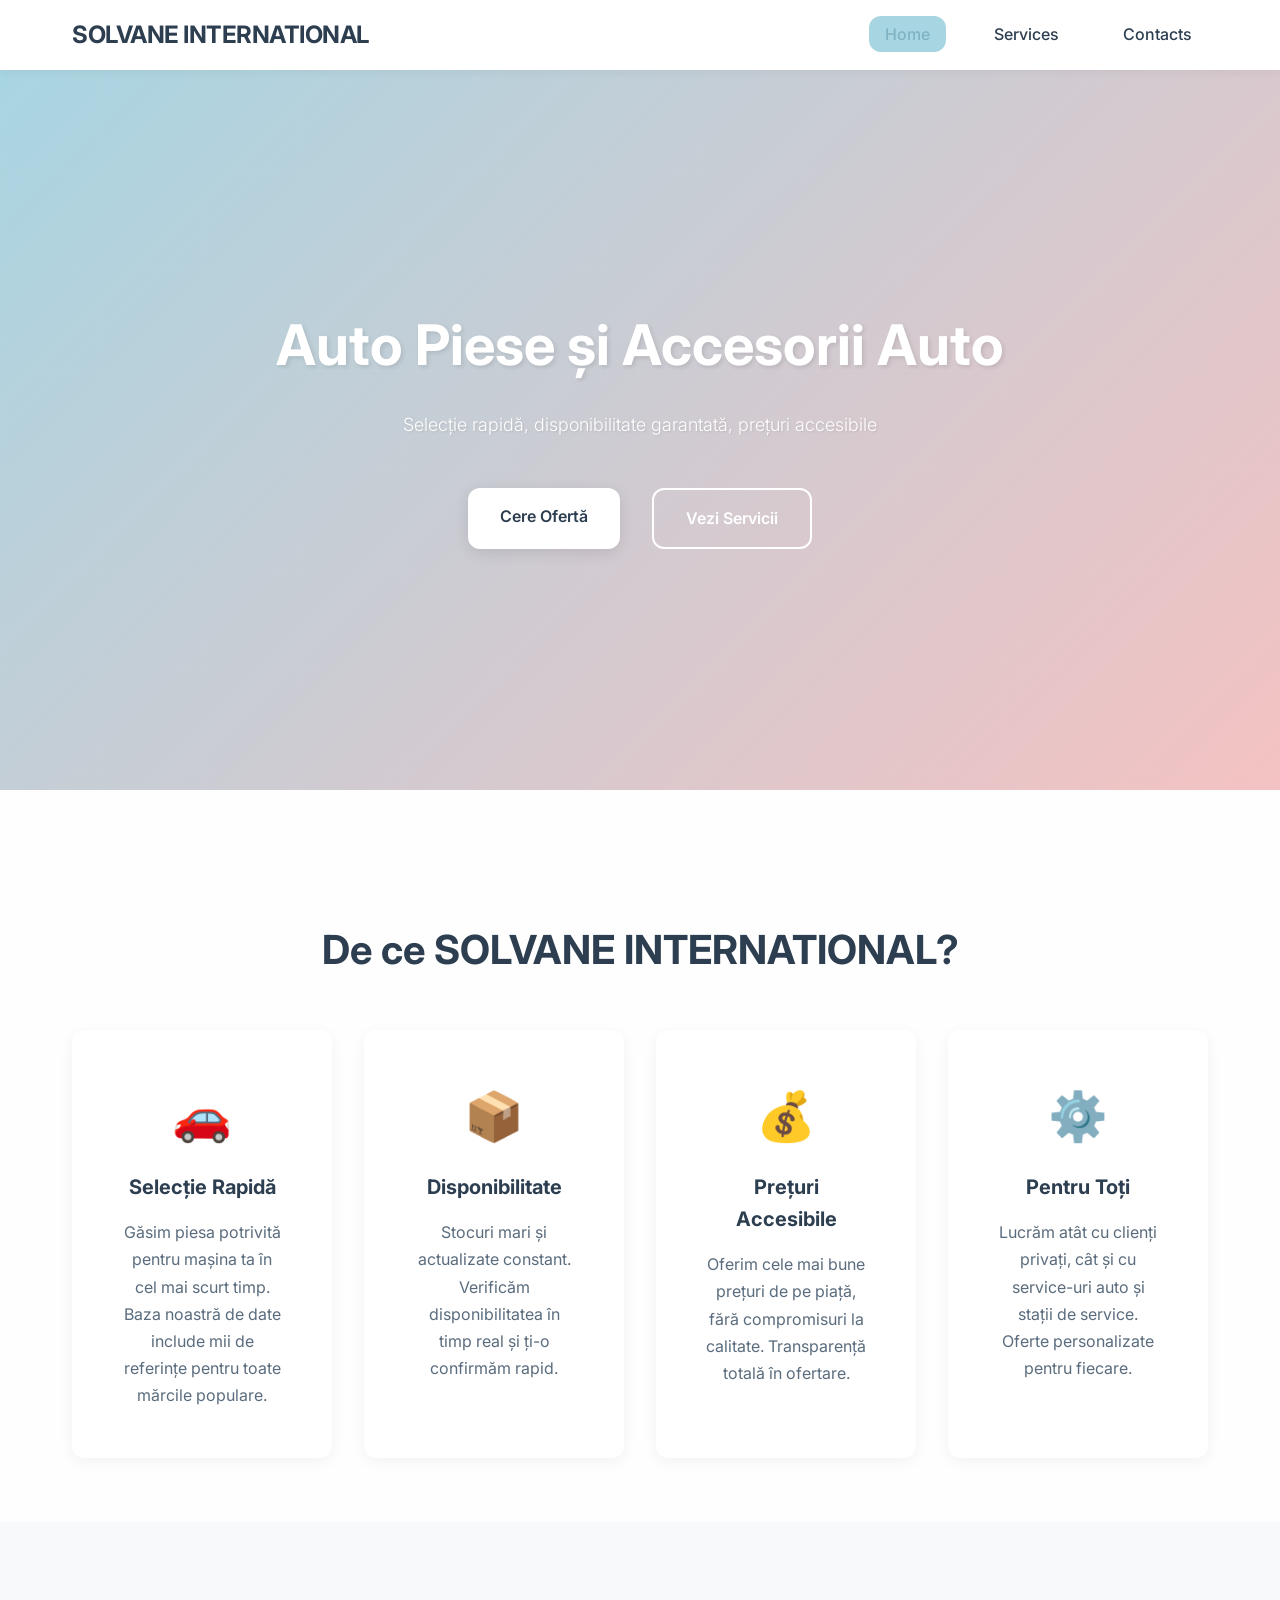
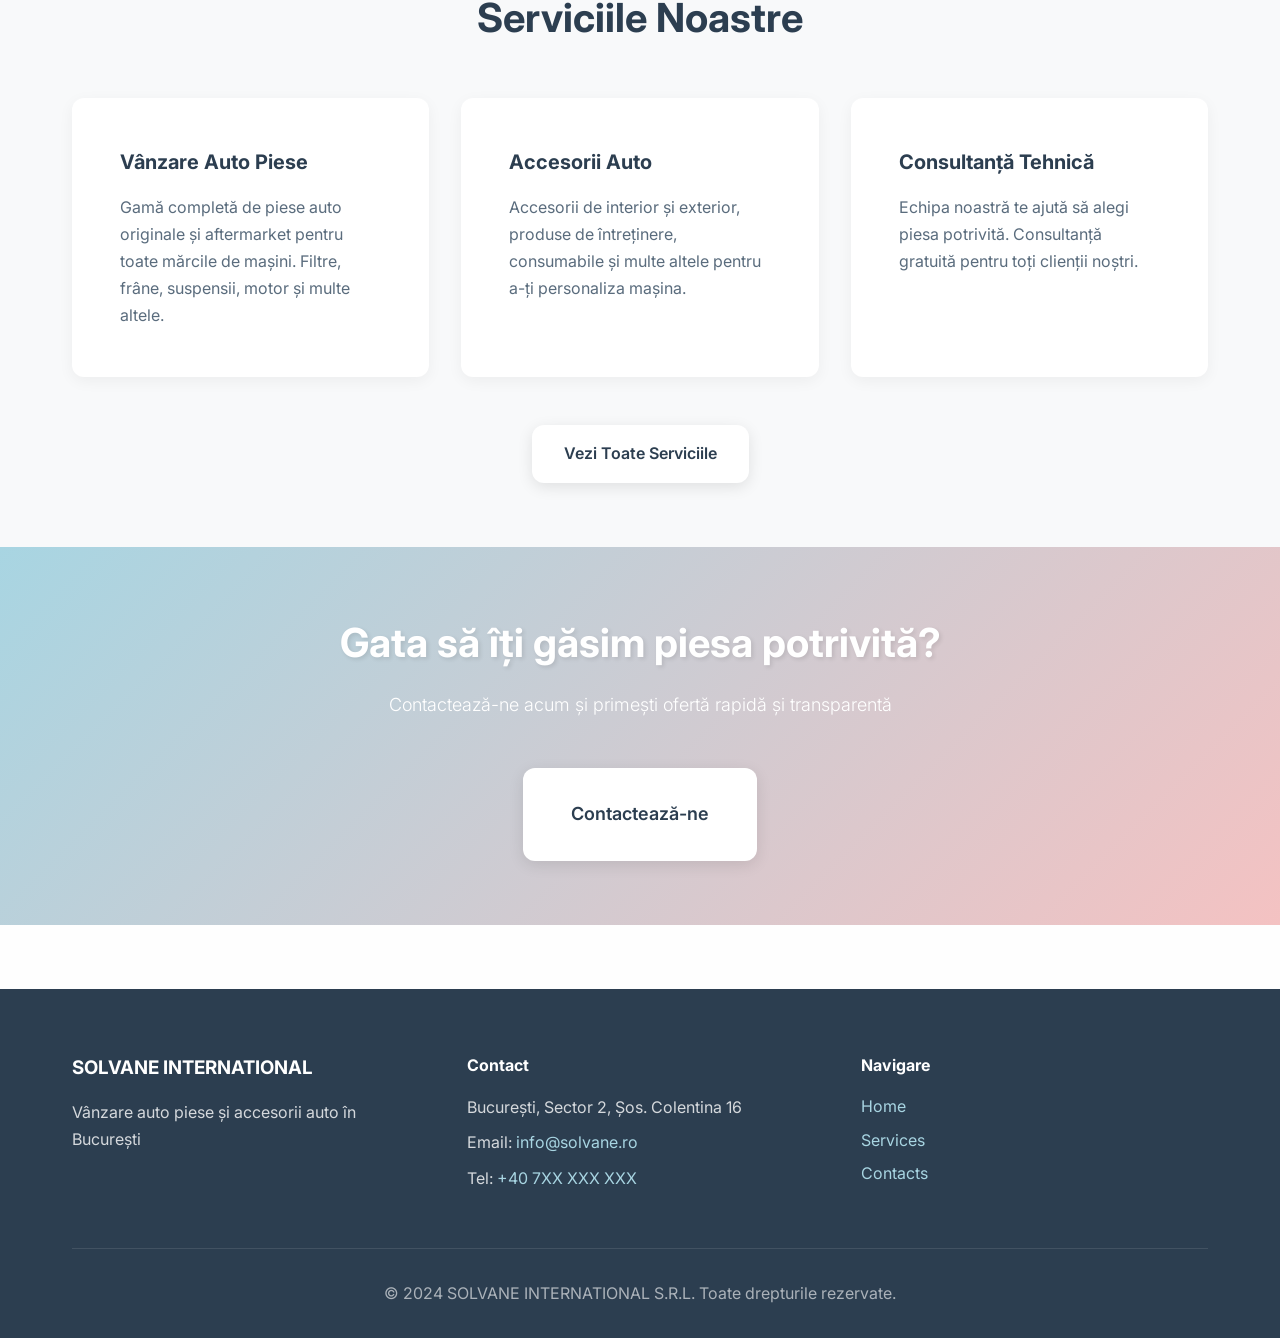
==== index.html @ 76ff8030 "Initial site" ====
<!DOCTYPE html>
<html lang="ro">
<head>
    <meta charset="UTF-8">
    <meta name="viewport" content="width=device-width, initial-scale=1.0">
    <meta name="description" content="SOLVANE INTERNATIONAL - Vânzare auto piese și accesorii auto. Disponibilitate rapidă, selecție profesională pentru clienți privați și service-uri.">
    <meta name="keywords" content="auto piese, accesorii auto, piese auto București, service auto, auto parts Romania">
    <meta name="author" content="SOLVANE INTERNATIONAL S.R.L.">
    <title>SOLVANE INTERNATIONAL - Auto Piese și Accesorii Auto | București</title>
    <link rel="stylesheet" href="styles.css">
    <link rel="preconnect" href="https://fonts.googleapis.com">
    <link rel="preconnect" href="https://fonts.gstatic.com" crossorigin>
    <link href="https://fonts.googleapis.com/css2?family=Inter:wght@300;400;600;700&display=swap" rel="stylesheet">
</head>
<body>
    <header class="header">
        <nav class="nav container">
            <div class="logo">
                <h1>SOLVANE INTERNATIONAL</h1>
            </div>
            <ul class="nav-menu">
                <li><a href="index.html" class="active">Home</a></li>
                <li><a href="services.html">Services</a></li>
                <li><a href="contacts.html">Contacts</a></li>
            </ul>
            <button class="mobile-menu-toggle" aria-label="Toggle menu">
                <span></span>
                <span></span>
                <span></span>
            </button>
        </nav>
    </header>

    <main>
        <!-- Hero Section -->
        <section class="hero">
            <div class="hero-content container">
                <h2 class="hero-title">Auto Piese și Accesorii Auto</h2>
                <p class="hero-subtitle">Selecție rapidă, disponibilitate garantată, prețuri accesibile</p>
                <div class="hero-buttons">
                    <a href="contacts.html" class="btn btn-primary">Cere Ofertă</a>
                    <a href="services.html" class="btn btn-secondary">Vezi Servicii</a>
                </div>
            </div>
            <div class="hero-overlay"></div>
        </section>

        <!-- Features Section -->
        <section class="features section">
            <div class="container">
                <h2 class="section-title">De ce SOLVANE INTERNATIONAL?</h2>
                <div class="features-grid">
                    <div class="feature-card">
                        <div class="feature-icon">🚗</div>
                        <h3>Selecție Rapidă</h3>
                        <p>Găsim piesa potrivită pentru mașina ta în cel mai scurt timp. Baza noastră de date include mii de referințe pentru toate mărcile populare.</p>
                    </div>
                    <div class="feature-card">
                        <div class="feature-icon">📦</div>
                        <h3>Disponibilitate</h3>
                        <p>Stocuri mari și actualizate constant. Verificăm disponibilitatea în timp real și ți-o confirmăm rapid.</p>
                    </div>
                    <div class="feature-card">
                        <div class="feature-icon">💰</div>
                        <h3>Prețuri Accesibile</h3>
                        <p>Oferim cele mai bune prețuri de pe piață, fără compromisuri la calitate. Transparență totală în ofertare.</p>
                    </div>
                    <div class="feature-card">
                        <div class="feature-icon">⚙️</div>
                        <h3>Pentru Toți</h3>
                        <p>Lucrăm atât cu clienți privați, cât și cu service-uri auto și stații de service. Oferte personalizate pentru fiecare.</p>
                    </div>
                </div>
            </div>
        </section>

        <!-- Services Preview -->
        <section class="services-preview section">
            <div class="container">
                <h2 class="section-title">Serviciile Noastre</h2>
                <div class="services-grid">
                    <div class="service-card">
                        <h3>Vânzare Auto Piese</h3>
                        <p>Gamă completă de piese auto originale și aftermarket pentru toate mărcile de mașini. Filtre, frâne, suspensii, motor și multe altele.</p>
                    </div>
                    <div class="service-card">
                        <h3>Accesorii Auto</h3>
                        <p>Accesorii de interior și exterior, produse de întreținere, consumabile și multe altele pentru a-ți personaliza mașina.</p>
                    </div>
                    <div class="service-card">
                        <h3>Consultanță Tehnică</h3>
                        <p>Echipa noastră te ajută să alegi piesa potrivită. Consultanță gratuită pentru toți clienții noștri.</p>
                    </div>
                </div>
                <div class="text-center">
                    <a href="services.html" class="btn btn-primary">Vezi Toate Serviciile</a>
                </div>
            </div>
        </section>

        <!-- CTA Section -->
        <section class="cta-section section">
            <div class="container">
                <h2 class="cta-title">Gata să îți găsim piesa potrivită?</h2>
                <p class="cta-text">Contactează-ne acum și primești ofertă rapidă și transparentă</p>
                <a href="contacts.html" class="btn btn-primary btn-large">Contactează-ne</a>
            </div>
        </section>
    </main>

    <footer class="footer">
        <div class="container">
            <div class="footer-content">
                <div class="footer-section">
                    <h3>SOLVANE INTERNATIONAL</h3>
                    <p>Vânzare auto piese și accesorii auto în București</p>
                </div>
                <div class="footer-section">
                    <h4>Contact</h4>
                    <p>București, Sector 2, Șos. Colentina 16</p>
                    <p>Email: <a href="mailto:info@solvane.ro">info@solvane.ro</a></p>
                    <p>Tel: <a href="tel:+407XXXXXXXX">+40 7XX XXX XXX</a></p>
                </div>
                <div class="footer-section">
                    <h4>Navigare</h4>
                    <ul class="footer-links">
                        <li><a href="index.html">Home</a></li>
                        <li><a href="services.html">Services</a></li>
                        <li><a href="contacts.html">Contacts</a></li>
                    </ul>
                </div>
            </div>
            <div class="footer-bottom">
                <p>&copy; 2024 SOLVANE INTERNATIONAL S.R.L. Toate drepturile rezervate.</p>
            </div>
        </div>
    </footer>

    <script src="script.js"></script>
</body>
</html>
---- styles.css ----
/* Reset and Base Styles */
* {
    margin: 0;
    padding: 0;
    box-sizing: border-box;
}

:root {
    /* Pastel Color Palette */
    --color-primary: #A8D5E2;
    --color-primary-dark: #7FB3C3;
    --color-secondary: #F4C2C2;
    --color-accent: #FFD6A5;
    --color-background: #FEFEFE;
    --color-surface: #F8F9FA;
    --color-text: #2C3E50;
    --color-text-light: #5A6C7D;
    --color-white: #FFFFFF;
    --color-border: #E0E4E7;
    
    /* Typography */
    --font-family: 'Inter', -apple-system, BlinkMacSystemFont, 'Segoe UI', sans-serif;
    --font-size-base: 16px;
    --font-size-small: 14px;
    --font-size-large: 18px;
    --font-size-h1: 3.5rem;
    --font-size-h2: 2.5rem;
    --font-size-h3: 1.75rem;
    --font-size-h4: 1.25rem;
    
    /* Spacing */
    --spacing-xs: 0.5rem;
    --spacing-sm: 1rem;
    --spacing-md: 2rem;
    --spacing-lg: 3rem;
    --spacing-xl: 4rem;
    
    /* Layout */
    --container-max-width: 1200px;
    --border-radius: 12px;
    --transition: all 0.3s ease;
}

body {
    font-family: var(--font-family);
    font-size: var(--font-size-base);
    line-height: 1.6;
    color: var(--color-text);
    background-color: var(--color-background);
    overflow-x: hidden;
}

.container {
    max-width: var(--container-max-width);
    margin: 0 auto;
    padding: 0 var(--spacing-md);
}

/* Header & Navigation */
.header {
    background-color: var(--color-white);
    box-shadow: 0 2px 10px rgba(0, 0, 0, 0.05);
    position: sticky;
    top: 0;
    z-index: 1000;
}

.nav {
    display: flex;
    justify-content: space-between;
    align-items: center;
    padding: var(--spacing-sm) var(--spacing-md);
}

.logo h1 {
    font-size: 1.5rem;
    font-weight: 700;
    color: var(--color-text);
    letter-spacing: -0.5px;
}

.nav-menu {
    display: flex;
    list-style: none;
    gap: var(--spacing-md);
    align-items: center;
}

.nav-menu a {
    text-decoration: none;
    color: var(--color-text);
    font-weight: 500;
    transition: var(--transition);
    padding: var(--spacing-xs) var(--spacing-sm);
    border-radius: var(--border-radius);
}

.nav-menu a:hover,
.nav-menu a.active {
    color: var(--color-primary-dark);
    background-color: var(--color-primary);
}

.mobile-menu-toggle {
    display: none;
    flex-direction: column;
    gap: 4px;
    background: none;
    border: none;
    cursor: pointer;
    padding: var(--spacing-xs);
}

.mobile-menu-toggle span {
    width: 25px;
    height: 3px;
    background-color: var(--color-text);
    border-radius: 2px;
    transition: var(--transition);
}

/* Hero Section */
.hero {
    position: relative;
    min-height: 80vh;
    display: flex;
    align-items: center;
    justify-content: center;
    background: linear-gradient(135deg, var(--color-primary) 0%, var(--color-secondary) 50%, var(--color-accent) 100%);
    background-size: 200% 200%;
    animation: gradientShift 15s ease infinite;
    overflow: hidden;
    margin-bottom: var(--spacing-xl);
}

@keyframes gradientShift {
    0%, 100% { background-position: 0% 50%; }
    50% { background-position: 100% 50%; }
}

.hero-overlay {
    position: absolute;
    top: 0;
    left: 0;
    right: 0;
    bottom: 0;
    background: url('data:image/svg+xml,<svg width="100" height="100" xmlns="http://www.w3.org/2000/svg"><defs><pattern id="grid" width="100" height="100" patternUnits="userSpaceOnUse"><path d="M 100 0 L 0 0 0 100" fill="none" stroke="rgba(255,255,255,0.1)" stroke-width="1"/></pattern></defs><rect width="100" height="100" fill="url(%23grid)"/></svg>');
    opacity: 0.3;
}

.hero-content {
    position: relative;
    z-index: 1;
    text-align: center;
    color: var(--color-white);
    padding: var(--spacing-xl) var(--spacing-md);
}

.hero-title {
    font-size: var(--font-size-h1);
    font-weight: 700;
    margin-bottom: var(--spacing-md);
    text-shadow: 2px 2px 4px rgba(0, 0, 0, 0.1);
    line-height: 1.2;
}

.hero-subtitle {
    font-size: var(--font-size-large);
    margin-bottom: var(--spacing-lg);
    font-weight: 300;
    text-shadow: 1px 1px 2px rgba(0, 0, 0, 0.1);
}

.hero-buttons {
    display: flex;
    gap: var(--spacing-md);
    justify-content: center;
    flex-wrap: wrap;
}

/* Buttons */
.btn {
    display: inline-block;
    padding: var(--spacing-sm) var(--spacing-md);
    border-radius: var(--border-radius);
    text-decoration: none;
    font-weight: 600;
    transition: var(--transition);
    border: none;
    cursor: pointer;
    font-size: var(--font-size-base);
    text-align: center;
}

.btn-primary {
    background-color: var(--color-white);
    color: var(--color-text);
    box-shadow: 0 4px 15px rgba(0, 0, 0, 0.1);
}

.btn-primary:hover {
    transform: translateY(-2px);
    box-shadow: 0 6px 20px rgba(0, 0, 0, 0.15);
}

.btn-secondary {
    background-color: transparent;
    color: var(--color-white);
    border: 2px solid var(--color-white);
}

.btn-secondary:hover {
    background-color: var(--color-white);
    color: var(--color-text);
}

.btn-large {
    padding: var(--spacing-md) var(--spacing-lg);
    font-size: var(--font-size-large);
}

/* Sections */
.section {
    padding: var(--spacing-xl) 0;
}

.section-title {
    font-size: var(--font-size-h2);
    font-weight: 700;
    text-align: center;
    margin-bottom: var(--spacing-lg);
    color: var(--color-text);
}

/* Features Section */
.features-grid {
    display: grid;
    grid-template-columns: repeat(auto-fit, minmax(250px, 1fr));
    gap: var(--spacing-md);
    margin-top: var(--spacing-lg);
}

.feature-card {
    background-color: var(--color-white);
    padding: var(--spacing-lg);
    border-radius: var(--border-radius);
    box-shadow: 0 4px 15px rgba(0, 0, 0, 0.05);
    text-align: center;
    transition: var(--transition);
}

.feature-card:hover {
    transform: translateY(-5px);
    box-shadow: 0 8px 25px rgba(0, 0, 0, 0.1);
}

.feature-icon {
    font-size: 3rem;
    margin-bottom: var(--spacing-sm);
}

.feature-card h3 {
    font-size: var(--font-size-h4);
    margin-bottom: var(--spacing-sm);
    color: var(--color-text);
}

.feature-card p {
    color: var(--color-text-light);
    line-height: 1.7;
}

/* Services Preview */
.services-preview {
    background-color: var(--color-surface);
}

.services-grid {
    display: grid;
    grid-template-columns: repeat(auto-fit, minmax(300px, 1fr));
    gap: var(--spacing-md);
    margin-bottom: var(--spacing-lg);
}

.service-card {
    background-color: var(--color-white);
    padding: var(--spacing-lg);
    border-radius: var(--border-radius);
    box-shadow: 0 4px 15px rgba(0, 0, 0, 0.05);
    transition: var(--transition);
}

.service-card:hover {
    transform: translateY(-5px);
    box-shadow: 0 8px 25px rgba(0, 0, 0, 0.1);
}

.service-card h3 {
    font-size: var(--font-size-h4);
    margin-bottom: var(--spacing-sm);
    color: var(--color-text);
}

.service-card p {
    color: var(--color-text-light);
    line-height: 1.7;
}

.text-center {
    text-align: center;
}

/* Services Detail */
.services-detail {
    background-color: var(--color-surface);
}

.service-detail-card {
    background-color: var(--color-white);
    padding: var(--spacing-lg);
    border-radius: var(--border-radius);
    box-shadow: 0 4px 15px rgba(0, 0, 0, 0.05);
    margin-bottom: var(--spacing-md);
}

.service-detail-icon {
    font-size: 3rem;
    margin-bottom: var(--spacing-sm);
}

.service-detail-card h2 {
    font-size: var(--font-size-h3);
    margin-bottom: var(--spacing-sm);
    color: var(--color-text);
}

.service-detail-card h3 {
    font-size: var(--font-size-h4);
    margin-top: var(--spacing-md);
    margin-bottom: var(--spacing-sm);
    color: var(--color-text);
}

.service-list {
    list-style: none;
    padding-left: var(--spacing-md);
    margin: var(--spacing-sm) 0;
}

.service-list li {
    padding: var(--spacing-xs) 0;
    color: var(--color-text-light);
    position: relative;
    padding-left: var(--spacing-md);
}

.service-list li::before {
    content: "✓";
    position: absolute;
    left: 0;
    color: var(--color-primary-dark);
    font-weight: bold;
}

/* Page Header */
.page-header {
    background: linear-gradient(135deg, var(--color-primary) 0%, var(--color-secondary) 100%);
    padding: var(--spacing-xl) 0;
    text-align: center;
    color: var(--color-white);
}

.page-title {
    font-size: var(--font-size-h2);
    font-weight: 700;
    margin-bottom: var(--spacing-sm);
    text-shadow: 2px 2px 4px rgba(0, 0, 0, 0.1);
}

.page-subtitle {
    font-size: var(--font-size-large);
    font-weight: 300;
    opacity: 0.95;
}

/* Contact Section */
.contact-section {
    background-color: var(--color-surface);
}

.contact-grid {
    display: grid;
    grid-template-columns: 1fr 1fr;
    gap: var(--spacing-lg);
}

.contact-info h2,
.contact-form-wrapper h2 {
    font-size: var(--font-size-h3);
    margin-bottom: var(--spacing-md);
    color: var(--color-text);
}

.contact-item {
    display: flex;
    gap: var(--spacing-md);
    margin-bottom: var(--spacing-lg);
    align-items: flex-start;
}

.contact-icon {
    font-size: 2rem;
    flex-shrink: 0;
}

.contact-item h3 {
    font-size: var(--font-size-h4);
    margin-bottom: var(--spacing-xs);
    color: var(--color-text);
}

.contact-item p {
    color: var(--color-text-light);
    line-height: 1.7;
}

.contact-item a {
    color: var(--color-primary-dark);
    text-decoration: none;
    transition: var(--transition);
}

.contact-item a:hover {
    text-decoration: underline;
}

/* Contact Form */
.contact-form-wrapper {
    background-color: var(--color-white);
    padding: var(--spacing-lg);
    border-radius: var(--border-radius);
    box-shadow: 0 4px 15px rgba(0, 0, 0, 0.05);
}

.form-group {
    margin-bottom: var(--spacing-md);
}

.form-group label {
    display: block;
    margin-bottom: var(--spacing-xs);
    font-weight: 600;
    color: var(--color-text);
}

.form-group input,
.form-group select,
.form-group textarea {
    width: 100%;
    padding: var(--spacing-sm);
    border: 2px solid var(--color-border);
    border-radius: var(--border-radius);
    font-family: var(--font-family);
    font-size: var(--font-size-base);
    transition: var(--transition);
}

.form-group input:focus,
.form-group select:focus,
.form-group textarea:focus {
    outline: none;
    border-color: var(--color-primary);
    box-shadow: 0 0 0 3px rgba(168, 213, 226, 0.1);
}

.form-group textarea {
    resize: vertical;
    min-height: 120px;
}

.form-message {
    margin-top: var(--spacing-md);
    padding: var(--spacing-sm);
    border-radius: var(--border-radius);
    display: none;
}

.form-message.success {
    background-color: #D4EDDA;
    color: #155724;
    border: 1px solid #C3E6CB;
    display: block;
}

.form-message.error {
    background-color: #F8D7DA;
    color: #721C24;
    border: 1px solid #F5C6CB;
    display: block;
}

/* Map Section */
.map-section {
    height: 400px;
    background-color: var(--color-surface);
}

.map-placeholder {
    height: 100%;
    display: flex;
    flex-direction: column;
    align-items: center;
    justify-content: center;
    background: linear-gradient(135deg, var(--color-primary) 0%, var(--color-secondary) 100%);
    color: var(--color-white);
    text-align: center;
    padding: var(--spacing-md);
}

.map-placeholder p {
    font-size: var(--font-size-large);
    margin-bottom: var(--spacing-sm);
}

.map-note {
    font-size: var(--font-size-small);
    opacity: 0.8;
}

/* CTA Section */
.cta-section {
    background: linear-gradient(135deg, var(--color-primary) 0%, var(--color-secondary) 100%);
    text-align: center;
    color: var(--color-white);
}

.cta-title {
    font-size: var(--font-size-h2);
    font-weight: 700;
    margin-bottom: var(--spacing-sm);
    text-shadow: 2px 2px 4px rgba(0, 0, 0, 0.1);
}

.cta-text {
    font-size: var(--font-size-large);
    margin-bottom: var(--spacing-lg);
    font-weight: 300;
}

/* Footer */
.footer {
    background-color: var(--color-text);
    color: var(--color-white);
    padding: var(--spacing-xl) 0 var(--spacing-md);
    margin-top: var(--spacing-xl);
}

.footer-content {
    display: grid;
    grid-template-columns: repeat(auto-fit, minmax(250px, 1fr));
    gap: var(--spacing-lg);
    margin-bottom: var(--spacing-lg);
}

.footer-section h3,
.footer-section h4 {
    margin-bottom: var(--spacing-sm);
    color: var(--color-white);
}

.footer-section p {
    color: rgba(255, 255, 255, 0.8);
    margin-bottom: var(--spacing-xs);
    line-height: 1.7;
}

.footer-section a {
    color: var(--color-primary);
    text-decoration: none;
    transition: var(--transition);
}

.footer-section a:hover {
    color: var(--color-primary-dark);
    text-decoration: underline;
}

.footer-links {
    list-style: none;
}

.footer-links li {
    margin-bottom: var(--spacing-xs);
}

.footer-bottom {
    text-align: center;
    padding-top: var(--spacing-md);
    border-top: 1px solid rgba(255, 255, 255, 0.1);
    color: rgba(255, 255, 255, 0.6);
}

/* Responsive Design */
@media (max-width: 768px) {
    :root {
        --font-size-h1: 2.5rem;
        --font-size-h2: 2rem;
        --font-size-h3: 1.5rem;
    }
    
    .mobile-menu-toggle {
        display: flex;
    }
    
    .nav-menu {
        position: fixed;
        top: 70px;
        left: -100%;
        flex-direction: column;
        background-color: var(--color-white);
        width: 100%;
        text-align: center;
        transition: var(--transition);
        box-shadow: 0 10px 27px rgba(0, 0, 0, 0.05);
        padding: var(--spacing-md) 0;
        gap: 0;
    }
    
    .nav-menu.active {
        left: 0;
    }
    
    .nav-menu li {
        width: 100%;
    }
    
    .nav-menu a {
        display: block;
        padding: var(--spacing-sm);
        width: 100%;
    }
    
    .hero {
        min-height: 60vh;
    }
    
    .hero-title {
        font-size: 2rem;
    }
    
    .hero-subtitle {
        font-size: var(--font-size-base);
    }
    
    .contact-grid {
        grid-template-columns: 1fr;
    }
    
    .features-grid,
    .services-grid {
        grid-template-columns: 1fr;
    }
    
    .hero-buttons {
        flex-direction: column;
        align-items: stretch;
    }
    
    .btn {
        width: 100%;
    }
}

@media (max-width: 480px) {
    .container {
        padding: 0 var(--spacing-sm);
    }
    
    .hero-content {
        padding: var(--spacing-md) var(--spacing-sm);
    }
    
    .section {
        padding: var(--spacing-md) 0;
    }
}

/* Performance Optimizations */
img {
    max-width: 100%;
    height: auto;
    display: block;
}

/* Accessibility */
a:focus,
button:focus {
    outline: 2px solid var(--color-primary);
    outline-offset: 2px;
}

/* Print Styles */
@media print {
    .header,
    .footer,
    .btn,
    .mobile-menu-toggle {
        display: none;
    }
}
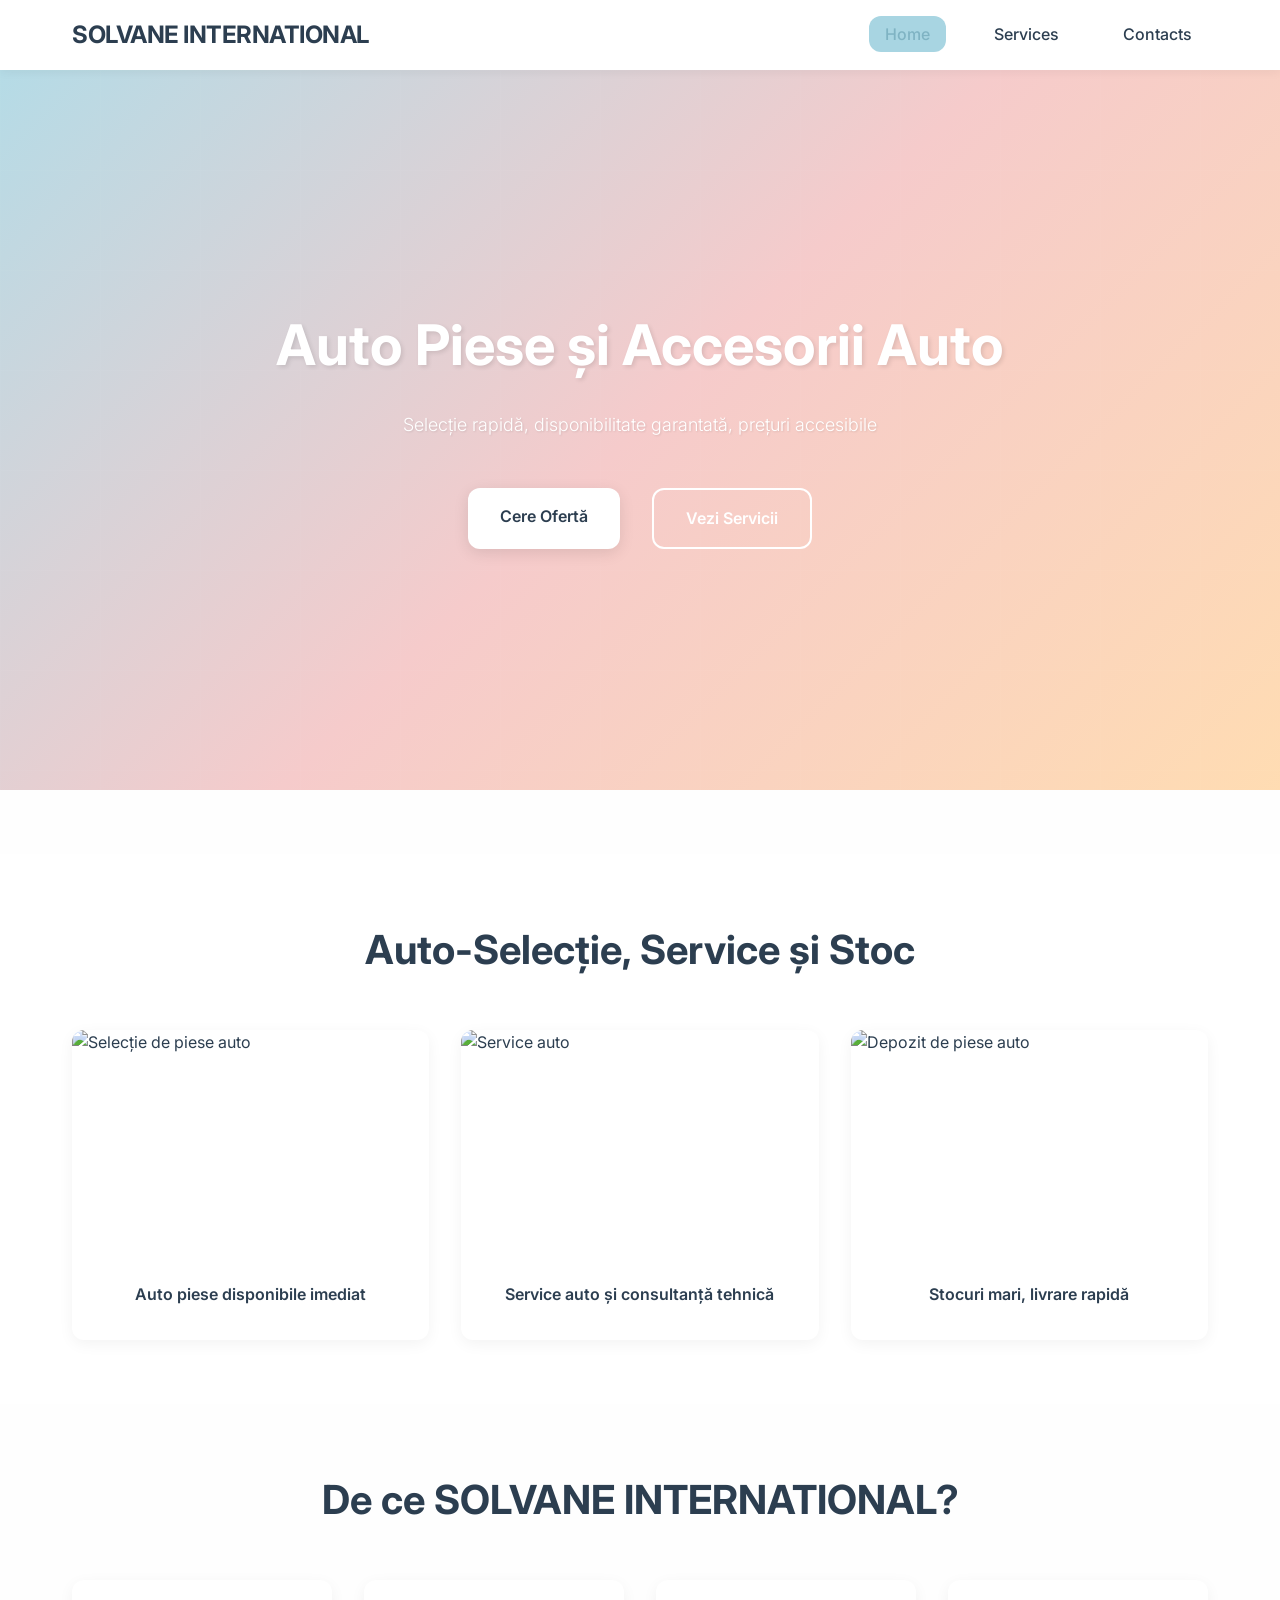
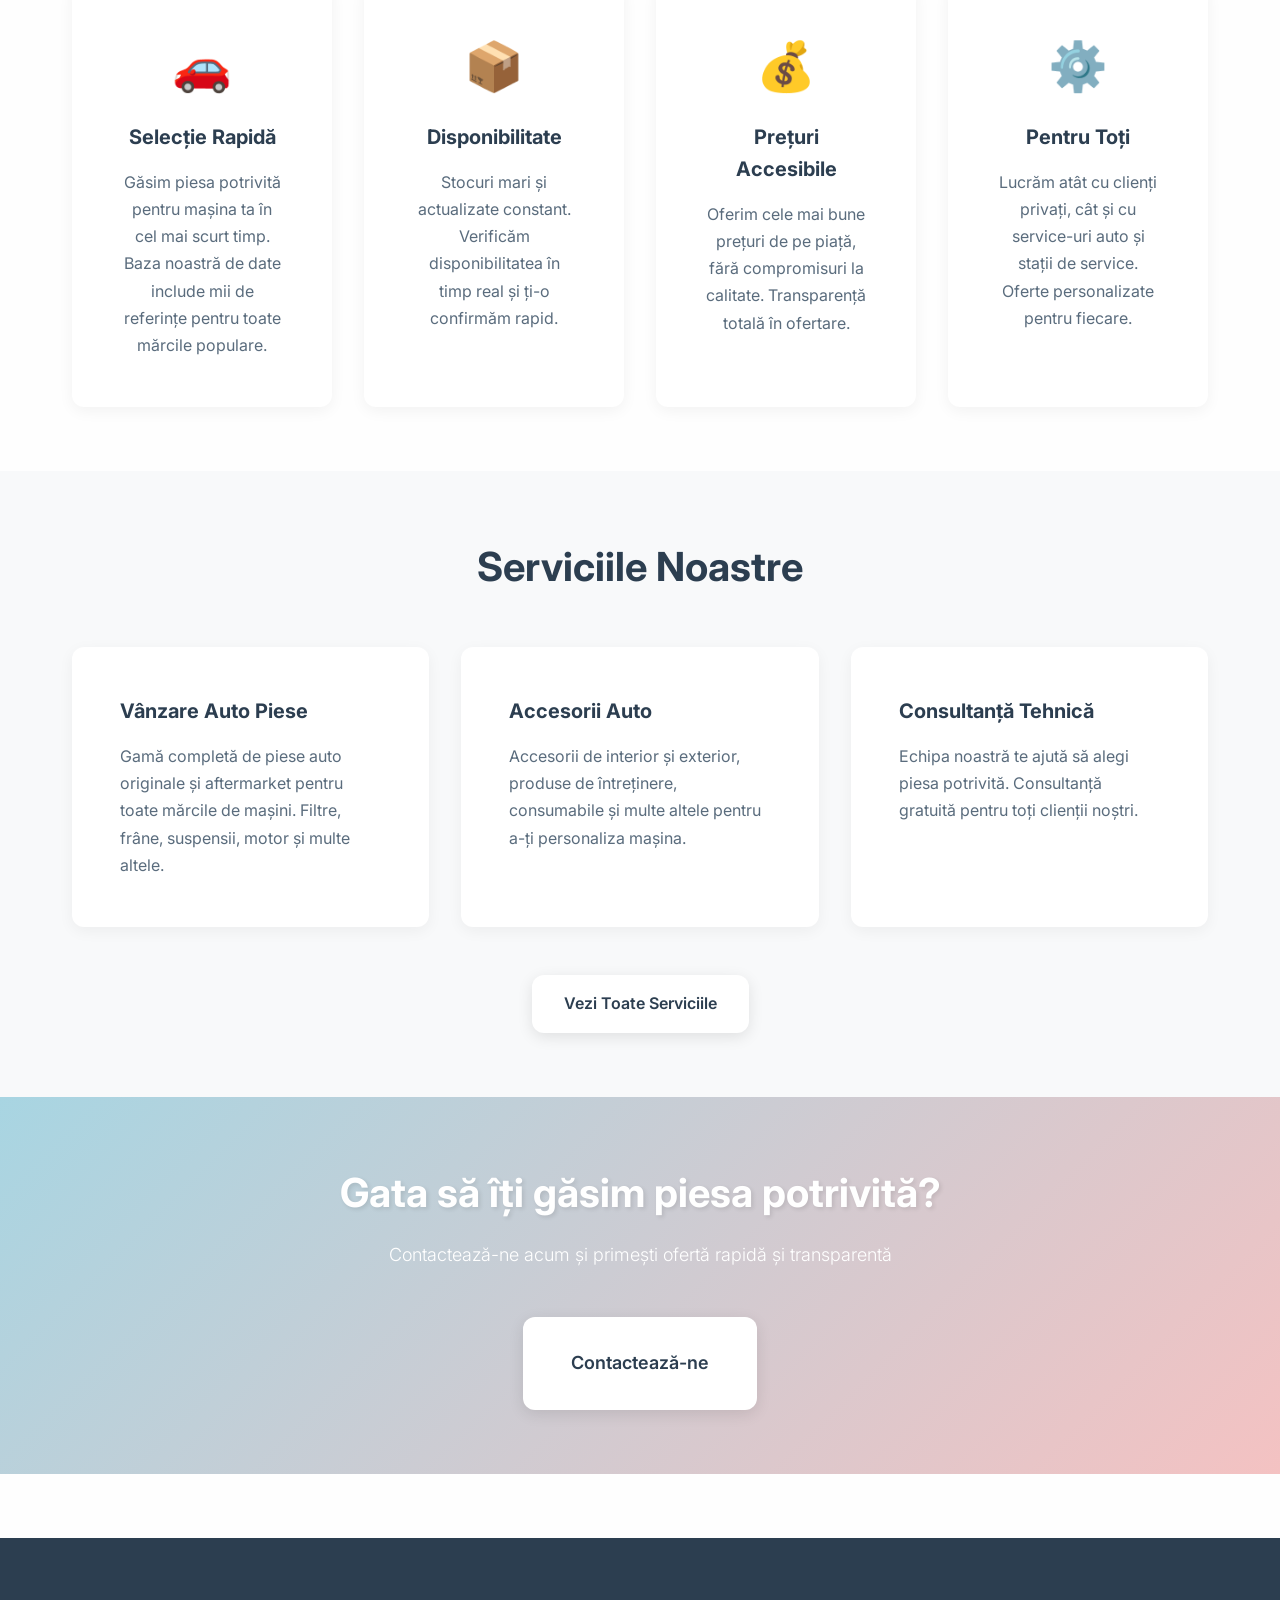
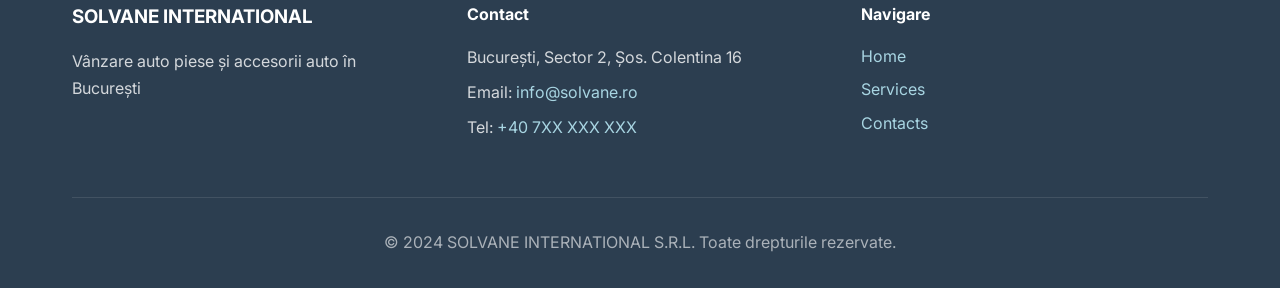
==== commit f00a84e4: "Add auto-loaded images" ====
--- a/index.html
+++ b/index.html
@@ -43,6 +43,27 @@
                 </div>
             </div>
             <div class="hero-overlay"></div>
+        </section>
+
+        <!-- Image Showcase -->
+        <section class="image-showcase section">
+            <div class="container">
+                <h2 class="section-title">Auto-Selecție, Service și Stoc</h2>
+                <div class="image-grid">
+                    <figure class="image-card">
+                        <img src="https://source.unsplash.com/1200x800/?auto,parts" alt="Selecție de piese auto" loading="lazy">
+                        <figcaption>Auto piese disponibile imediat</figcaption>
+                    </figure>
+                    <figure class="image-card">
+                        <img src="https://source.unsplash.com/1200x800/?car,service,garage" alt="Service auto" loading="lazy">
+                        <figcaption>Service auto și consultanță tehnică</figcaption>
+                    </figure>
+                    <figure class="image-card">
+                        <img src="https://source.unsplash.com/1200x800/?warehouse,auto,logistics" alt="Depozit de piese auto" loading="lazy">
+                        <figcaption>Stocuri mari, livrare rapidă</figcaption>
+                    </figure>
+                </div>
+            </div>
         </section>
 
         <!-- Features Section -->
--- a/styles.css
+++ b/styles.css
@@ -126,16 +126,13 @@
     display: flex;
     align-items: center;
     justify-content: center;
-    background: linear-gradient(135deg, var(--color-primary) 0%, var(--color-secondary) 50%, var(--color-accent) 100%);
-    background-size: 200% 200%;
-    animation: gradientShift 15s ease infinite;
+    background-image:
+        linear-gradient(135deg, rgba(168, 213, 226, 0.85) 0%, rgba(244, 194, 194, 0.85) 50%, rgba(255, 214, 165, 0.85) 100%),
+        url("https://source.unsplash.com/1920x1080/?car,parts,garage");
+    background-size: cover;
+    background-position: center;
     overflow: hidden;
     margin-bottom: var(--spacing-xl);
-}
-
-@keyframes gradientShift {
-    0%, 100% { background-position: 0% 50%; }
-    50% { background-position: 100% 50%; }
 }
 
 .hero-overlay {
@@ -368,6 +365,58 @@
     padding: var(--spacing-xl) 0;
     text-align: center;
     color: var(--color-white);
+    background-size: cover;
+    background-position: center;
+}
+
+.page-header-services {
+    background-image:
+        linear-gradient(135deg, rgba(168, 213, 226, 0.85) 0%, rgba(244, 194, 194, 0.85) 100%),
+        url("https://source.unsplash.com/1920x800/?car,service,workshop");
+}
+
+.page-header-contacts {
+    background-image:
+        linear-gradient(135deg, rgba(168, 213, 226, 0.85) 0%, rgba(244, 194, 194, 0.85) 100%),
+        url("https://source.unsplash.com/1920x800/?warehouse,auto,logistics");
+}
+
+/* Image Showcase */
+.image-showcase {
+    background-color: var(--color-white);
+}
+
+.image-grid {
+    display: grid;
+    grid-template-columns: repeat(auto-fit, minmax(260px, 1fr));
+    gap: var(--spacing-md);
+}
+
+.image-card {
+    background-color: var(--color-white);
+    border-radius: var(--border-radius);
+    overflow: hidden;
+    box-shadow: 0 4px 15px rgba(0, 0, 0, 0.05);
+    transition: var(--transition);
+}
+
+.image-card:hover {
+    transform: translateY(-4px);
+    box-shadow: 0 8px 25px rgba(0, 0, 0, 0.1);
+}
+
+.image-card img {
+    width: 100%;
+    height: 220px;
+    object-fit: cover;
+    display: block;
+}
+
+.image-card figcaption {
+    padding: var(--spacing-md);
+    font-weight: 600;
+    color: var(--color-text);
+    text-align: center;
 }
 
 .page-title {
